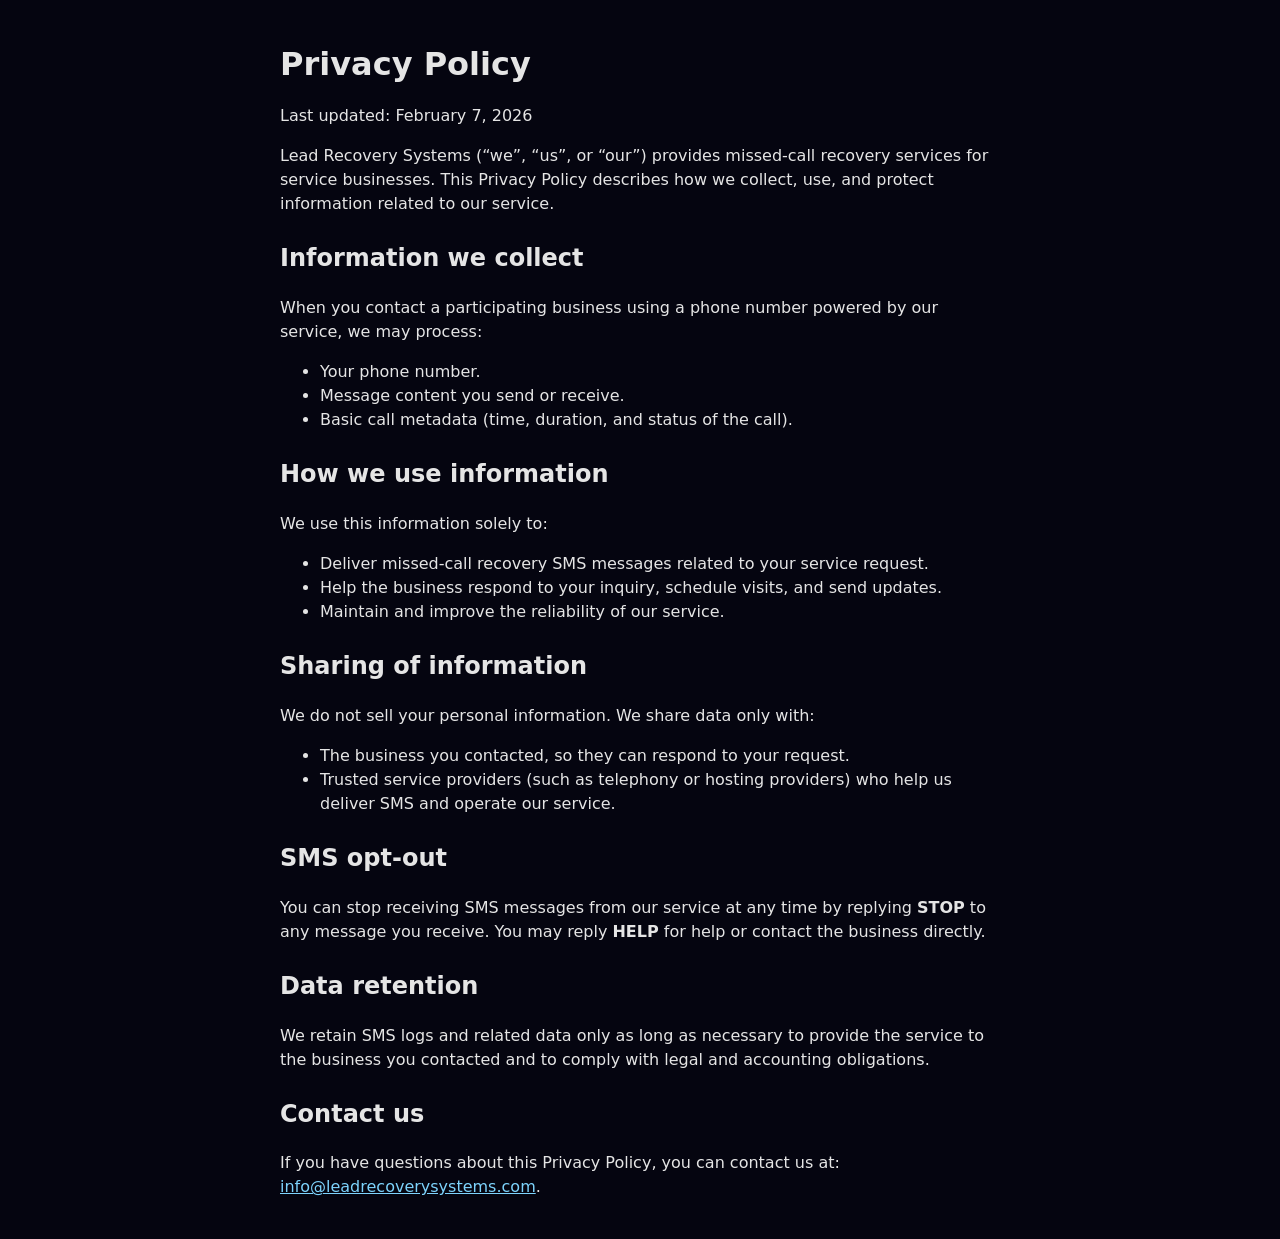
==== privacy-policy.html @ b1706a6c "Create privacy-policy.html" ====
<!doctype html>
<html lang="en">
<head>
  <meta charset="utf-8" />
  <title>Privacy Policy - Lead Recovery Systems</title>
  <meta name="viewport" content="width=device-width, initial-scale=1" />
  <style>
    body { font-family: system-ui, -apple-system, BlinkMacSystemFont, "Segoe UI", sans-serif; max-width: 720px; margin: 40px auto; padding: 0 16px; line-height: 1.5; color: #e5e5e5; background: #050510; }
    h1 { font-size: 2rem; margin-bottom: 0.5rem; }
    h2 { margin-top: 1.5rem; }
    a { color: #7dd3fc; }
  </style>
</head>
<body>
  <h1>Privacy Policy</h1>
  <p>Last updated: February 7, 2026</p>

  <p>
    Lead Recovery Systems (“we”, “us”, or “our”) provides missed‑call recovery
    services for service businesses. This Privacy Policy describes how we
    collect, use, and protect information related to our service.
  </p>

  <h2>Information we collect</h2>
  <p>When you contact a participating business using a phone number powered by our service, we may process:</p>
  <ul>
    <li>Your phone number.</li>
    <li>Message content you send or receive.</li>
    <li>Basic call metadata (time, duration, and status of the call).</li>
  </ul>

  <h2>How we use information</h2>
  <p>We use this information solely to:</p>
  <ul>
    <li>Deliver missed‑call recovery SMS messages related to your service request.</li>
    <li>Help the business respond to your inquiry, schedule visits, and send updates.</li>
    <li>Maintain and improve the reliability of our service.</li>
  </ul>

  <h2>Sharing of information</h2>
  <p>
    We do not sell your personal information. We share data only with:
  </p>
  <ul>
    <li>The business you contacted, so they can respond to your request.</li>
    <li>Trusted service providers (such as telephony or hosting providers) who help us deliver SMS and operate our service.</li>
  </ul>

  <h2>SMS opt‑out</h2>
  <p>
    You can stop receiving SMS messages from our service at any time by
    replying <strong>STOP</strong> to any message you receive. You may reply
    <strong>HELP</strong> for help or contact the business directly.
  </p>

  <h2>Data retention</h2>
  <p>
    We retain SMS logs and related data only as long as necessary to provide
    the service to the business you contacted and to comply with legal and
    accounting obligations.
  </p>

  <h2>Contact us</h2>
  <p>
    If you have questions about this Privacy Policy, you can contact us at:
    <a href="mailto:info@leadrecoverysystems.com">info@leadrecoverysystems.com</a>.
  </p>
</body>
</html>
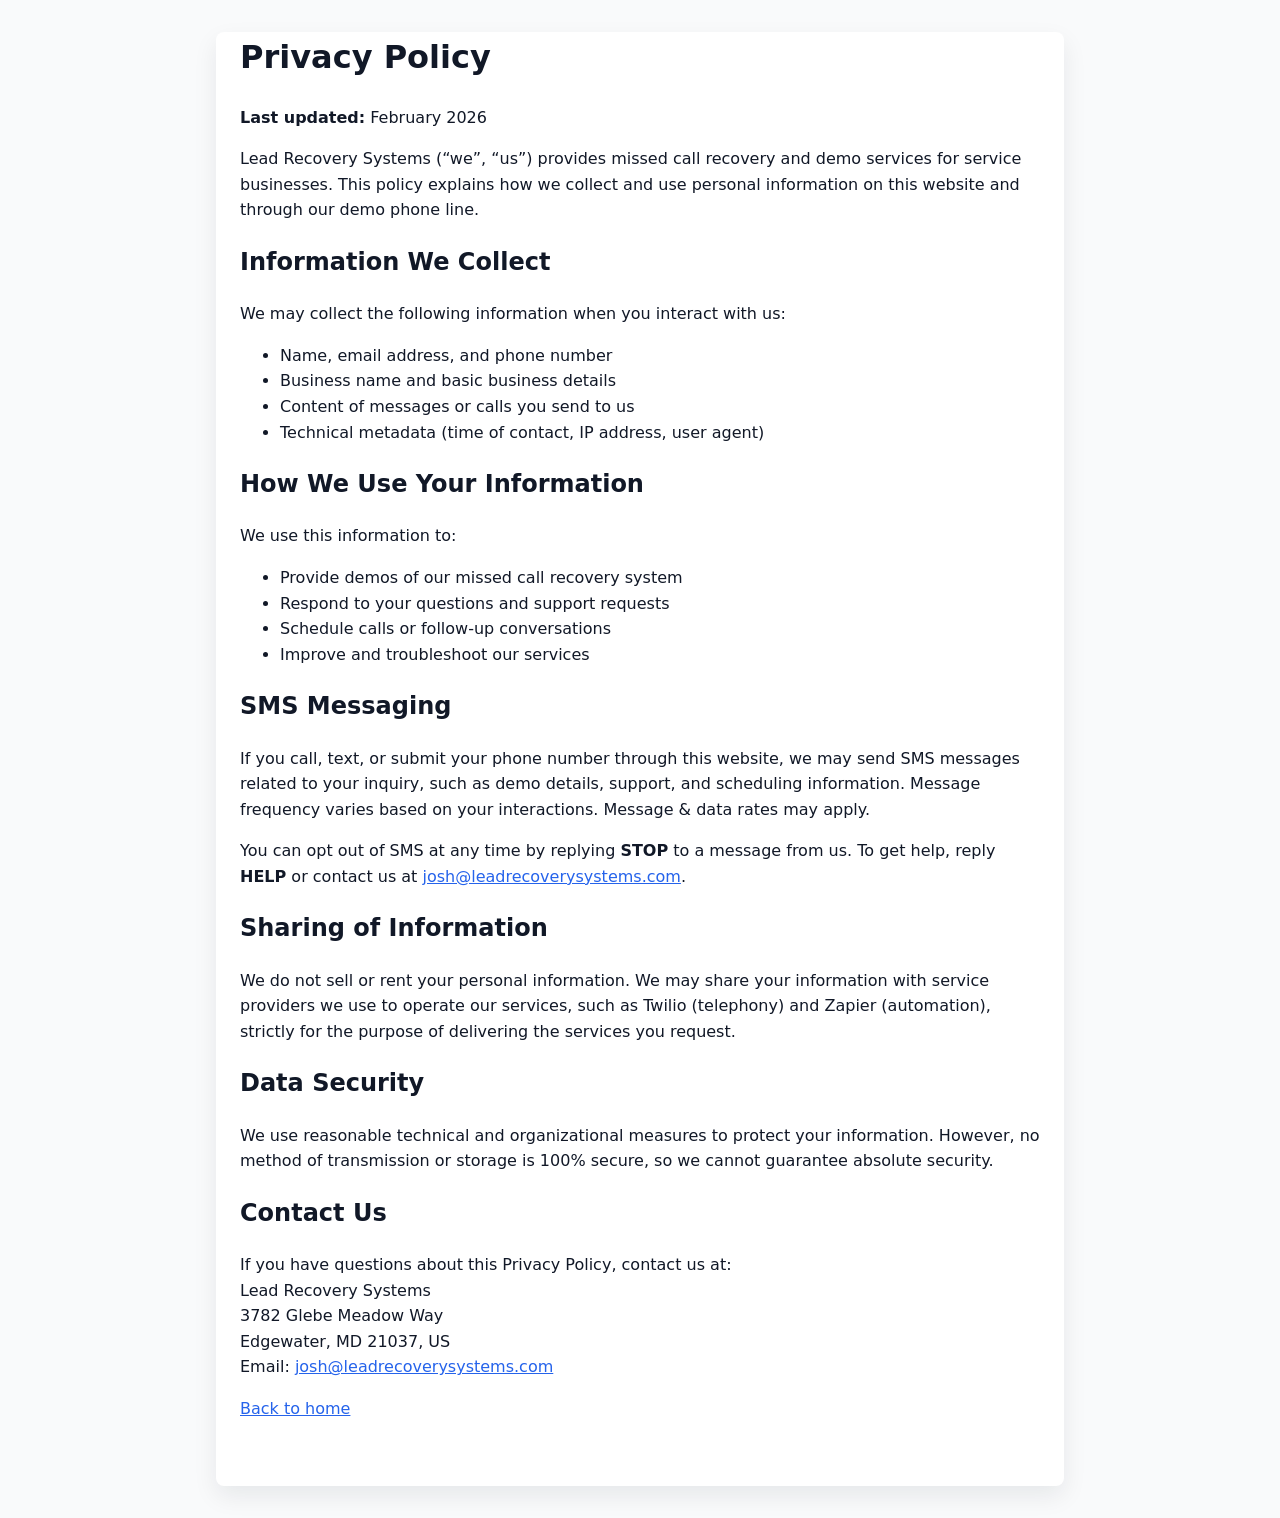
==== commit b94866f2: "Update privacy-policy.html" ====
--- a/privacy-policy.html
+++ b/privacy-policy.html
@@ -1,69 +1,105 @@
-<!doctype html>
+<!DOCTYPE html>
 <html lang="en">
 <head>
-  <meta charset="utf-8" />
-  <title>Privacy Policy - Lead Recovery Systems</title>
-  <meta name="viewport" content="width=device-width, initial-scale=1" />
+  <meta charset="UTF-8" />
+  <title>Privacy Policy | Lead Recovery Systems</title>
+  <meta name="viewport" content="width=device-width, initial-scale=1.0" />
   <style>
-    body { font-family: system-ui, -apple-system, BlinkMacSystemFont, "Segoe UI", sans-serif; max-width: 720px; margin: 40px auto; padding: 0 16px; line-height: 1.5; color: #e5e5e5; background: #050510; }
-    h1 { font-size: 2rem; margin-bottom: 0.5rem; }
-    h2 { margin-top: 1.5rem; }
-    a { color: #7dd3fc; }
+    body {
+      font-family: system-ui, -apple-system, BlinkMacSystemFont, "Segoe UI", sans-serif;
+      margin: 0;
+      padding: 0;
+      line-height: 1.6;
+      color: #111827;
+      background-color: #f9fafb;
+    }
+    main {
+      max-width: 800px;
+      margin: 2rem auto;
+      padding: 0 1.5rem 3rem;
+      background: #ffffff;
+      border-radius: 0.5rem;
+      box-shadow: 0 10px 25px rgba(15, 23, 42, 0.08);
+    }
+    h1 {
+      margin-top: 1.5rem;
+    }
+    a {
+      color: #2563eb;
+    }
   </style>
 </head>
 <body>
-  <h1>Privacy Policy</h1>
-  <p>Last updated: February 7, 2026</p>
+  <main>
+    <h1>Privacy Policy</h1>
+    <p><strong>Last updated:</strong> February 2026</p>
 
-  <p>
-    Lead Recovery Systems (“we”, “us”, or “our”) provides missed‑call recovery
-    services for service businesses. This Privacy Policy describes how we
-    collect, use, and protect information related to our service.
-  </p>
+    <p>
+      Lead Recovery Systems (“we”, “us”) provides missed call recovery and demo
+      services for service businesses. This policy explains how we collect and
+      use personal information on this website and through our demo phone line.
+    </p>
 
-  <h2>Information we collect</h2>
-  <p>When you contact a participating business using a phone number powered by our service, we may process:</p>
-  <ul>
-    <li>Your phone number.</li>
-    <li>Message content you send or receive.</li>
-    <li>Basic call metadata (time, duration, and status of the call).</li>
-  </ul>
+    <h2>Information We Collect</h2>
+    <p>We may collect the following information when you interact with us:</p>
+    <ul>
+      <li>Name, email address, and phone number</li>
+      <li>Business name and basic business details</li>
+      <li>Content of messages or calls you send to us</li>
+      <li>Technical metadata (time of contact, IP address, user agent)</li>
+    </ul>
 
-  <h2>How we use information</h2>
-  <p>We use this information solely to:</p>
-  <ul>
-    <li>Deliver missed‑call recovery SMS messages related to your service request.</li>
-    <li>Help the business respond to your inquiry, schedule visits, and send updates.</li>
-    <li>Maintain and improve the reliability of our service.</li>
-  </ul>
+    <h2>How We Use Your Information</h2>
+    <p>We use this information to:</p>
+    <ul>
+      <li>Provide demos of our missed call recovery system</li>
+      <li>Respond to your questions and support requests</li>
+      <li>Schedule calls or follow‑up conversations</li>
+      <li>Improve and troubleshoot our services</li>
+    </ul>
 
-  <h2>Sharing of information</h2>
-  <p>
-    We do not sell your personal information. We share data only with:
-  </p>
-  <ul>
-    <li>The business you contacted, so they can respond to your request.</li>
-    <li>Trusted service providers (such as telephony or hosting providers) who help us deliver SMS and operate our service.</li>
-  </ul>
+    <h2>SMS Messaging</h2>
+    <p>
+      If you call, text, or submit your phone number through this website, we
+      may send SMS messages related to your inquiry, such as demo details,
+      support, and scheduling information. Message frequency varies based on
+      your interactions. Message &amp; data rates may apply.
+    </p>
+    <p>
+      You can opt out of SMS at any time by replying <strong>STOP</strong> to a
+      message from us. To get help, reply <strong>HELP</strong> or contact us
+      at
+      <a href="mailto:josh@leadrecoverysystems.com">josh@leadrecoverysystems.com</a>.
+    </p>
 
-  <h2>SMS opt‑out</h2>
-  <p>
-    You can stop receiving SMS messages from our service at any time by
-    replying <strong>STOP</strong> to any message you receive. You may reply
-    <strong>HELP</strong> for help or contact the business directly.
-  </p>
+    <h2>Sharing of Information</h2>
+    <p>
+      We do not sell or rent your personal information. We may share your
+      information with service providers we use to operate our services, such as
+      Twilio (telephony) and Zapier (automation), strictly for the purpose of
+      delivering the services you request.
+    </p>
 
-  <h2>Data retention</h2>
-  <p>
-    We retain SMS logs and related data only as long as necessary to provide
-    the service to the business you contacted and to comply with legal and
-    accounting obligations.
-  </p>
+    <h2>Data Security</h2>
+    <p>
+      We use reasonable technical and organizational measures to protect your
+      information. However, no method of transmission or storage is 100% secure,
+      so we cannot guarantee absolute security.
+    </p>
 
-  <h2>Contact us</h2>
-  <p>
-    If you have questions about this Privacy Policy, you can contact us at:
-    <a href="mailto:info@leadrecoverysystems.com">info@leadrecoverysystems.com</a>.
-  </p>
+    <h2>Contact Us</h2>
+    <p>
+      If you have questions about this Privacy Policy, contact us at:
+      <br />
+      Lead Recovery Systems<br />
+      3782 Glebe Meadow Way<br />
+      Edgewater, MD 21037, US<br />
+      Email:
+      <a href="mailto:josh@leadrecoverysystems.com">josh@leadrecoverysystems.com</a>
+    </p>
+
+    <p><a href="/index.html">Back to home</a></p>
+  </main>
 </body>
 </html>
+
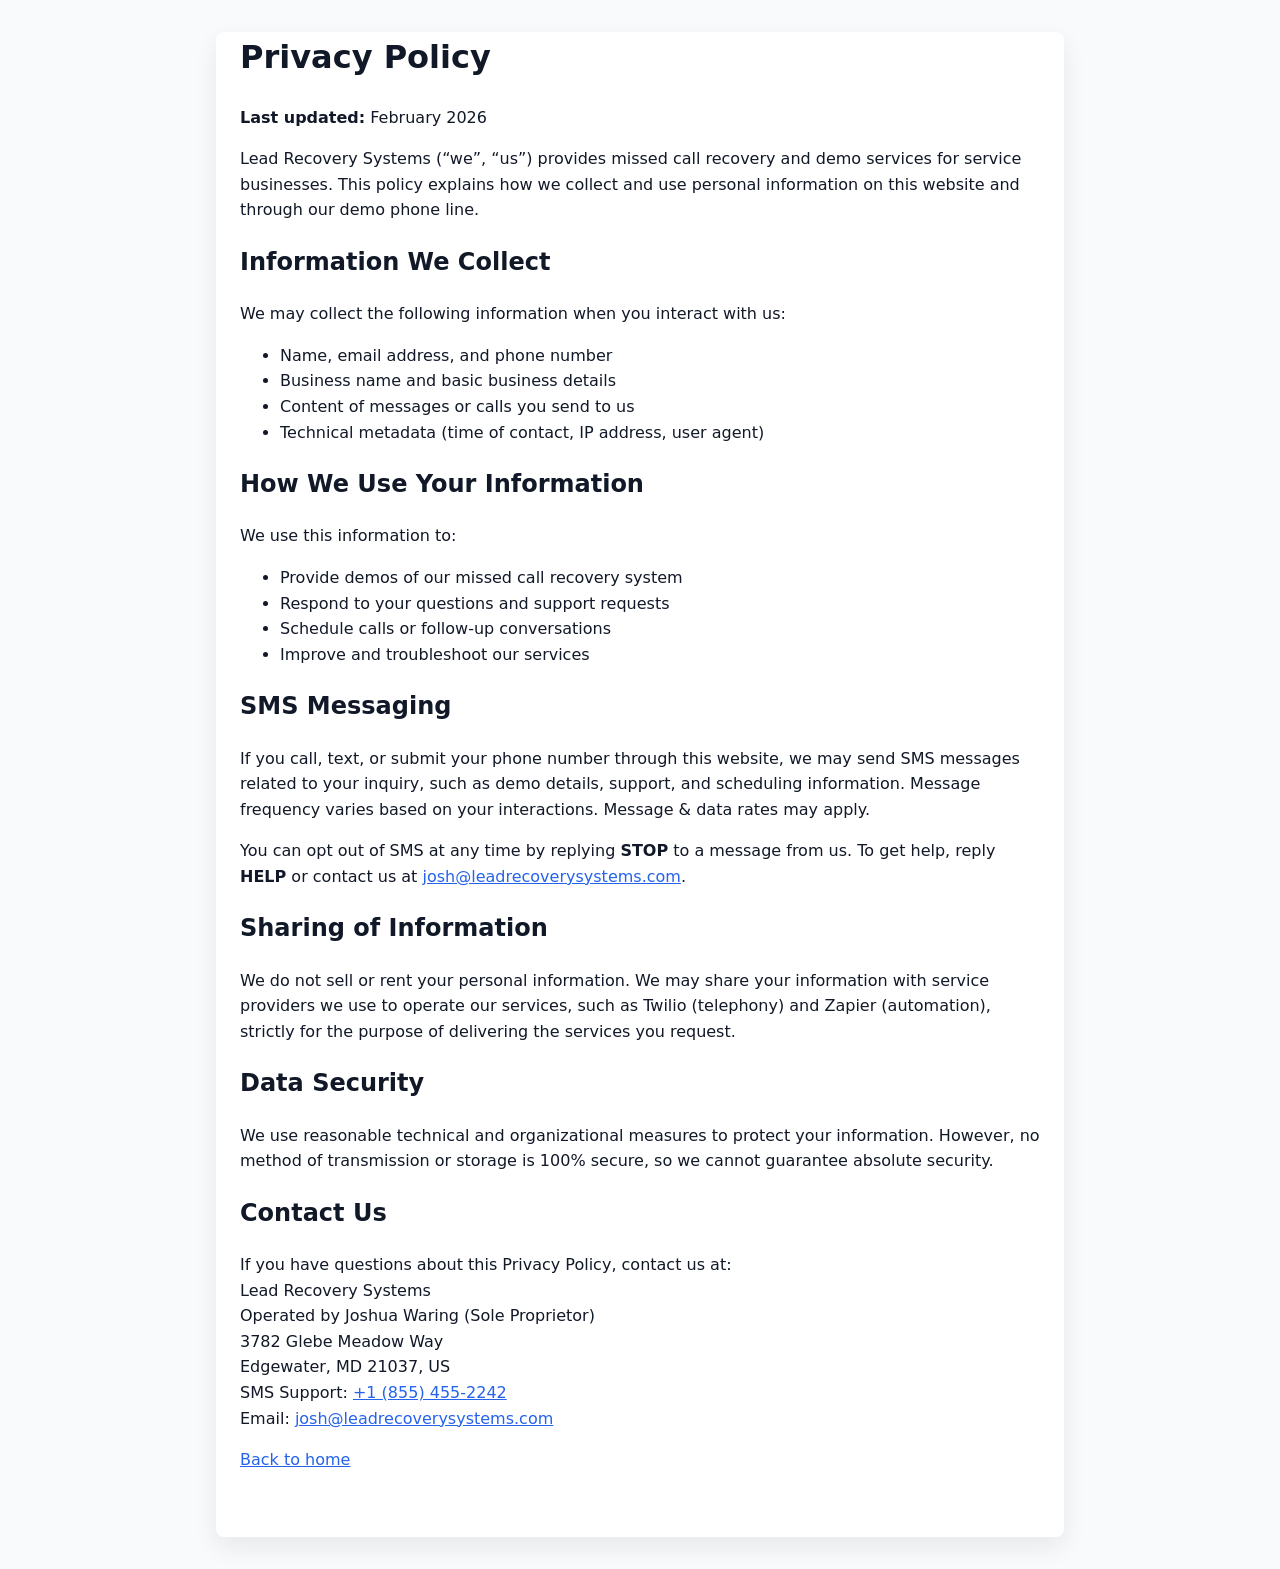
==== commit 024d2cf0: "Update privacy-policy.html" ====
--- a/privacy-policy.html
+++ b/privacy-policy.html
@@ -87,18 +87,22 @@
       so we cannot guarantee absolute security.
     </p>
 
-    <h2>Contact Us</h2>
-    <p>
-      If you have questions about this Privacy Policy, contact us at:
-      <br />
-      Lead Recovery Systems<br />
-      3782 Glebe Meadow Way<br />
-      Edgewater, MD 21037, US<br />
-      Email:
-      <a href="mailto:josh@leadrecoverysystems.com">josh@leadrecoverysystems.com</a>
-    </p>
+<h2>Contact Us</h2>
 
-    <p><a href="/index.html">Back to home</a></p>
+<p>
+  If you have questions about this Privacy Policy, contact us at:
+  <br />
+  Lead Recovery Systems<br />
+  Operated by Joshua Waring (Sole Proprietor)<br />
+  3782 Glebe Meadow Way<br />
+  Edgewater, MD 21037, US<br />
+  SMS Support: <a href="tel:+18554552242">+1 (855) 455-2242</a><br />
+  Email:
+  <a href="mailto:josh@leadrecoverysystems.com">josh@leadrecoverysystems.com</a>
+</p>
+
+<p><a href="/index.html">Back to home</a></p>
+
   </main>
 </body>
 </html>
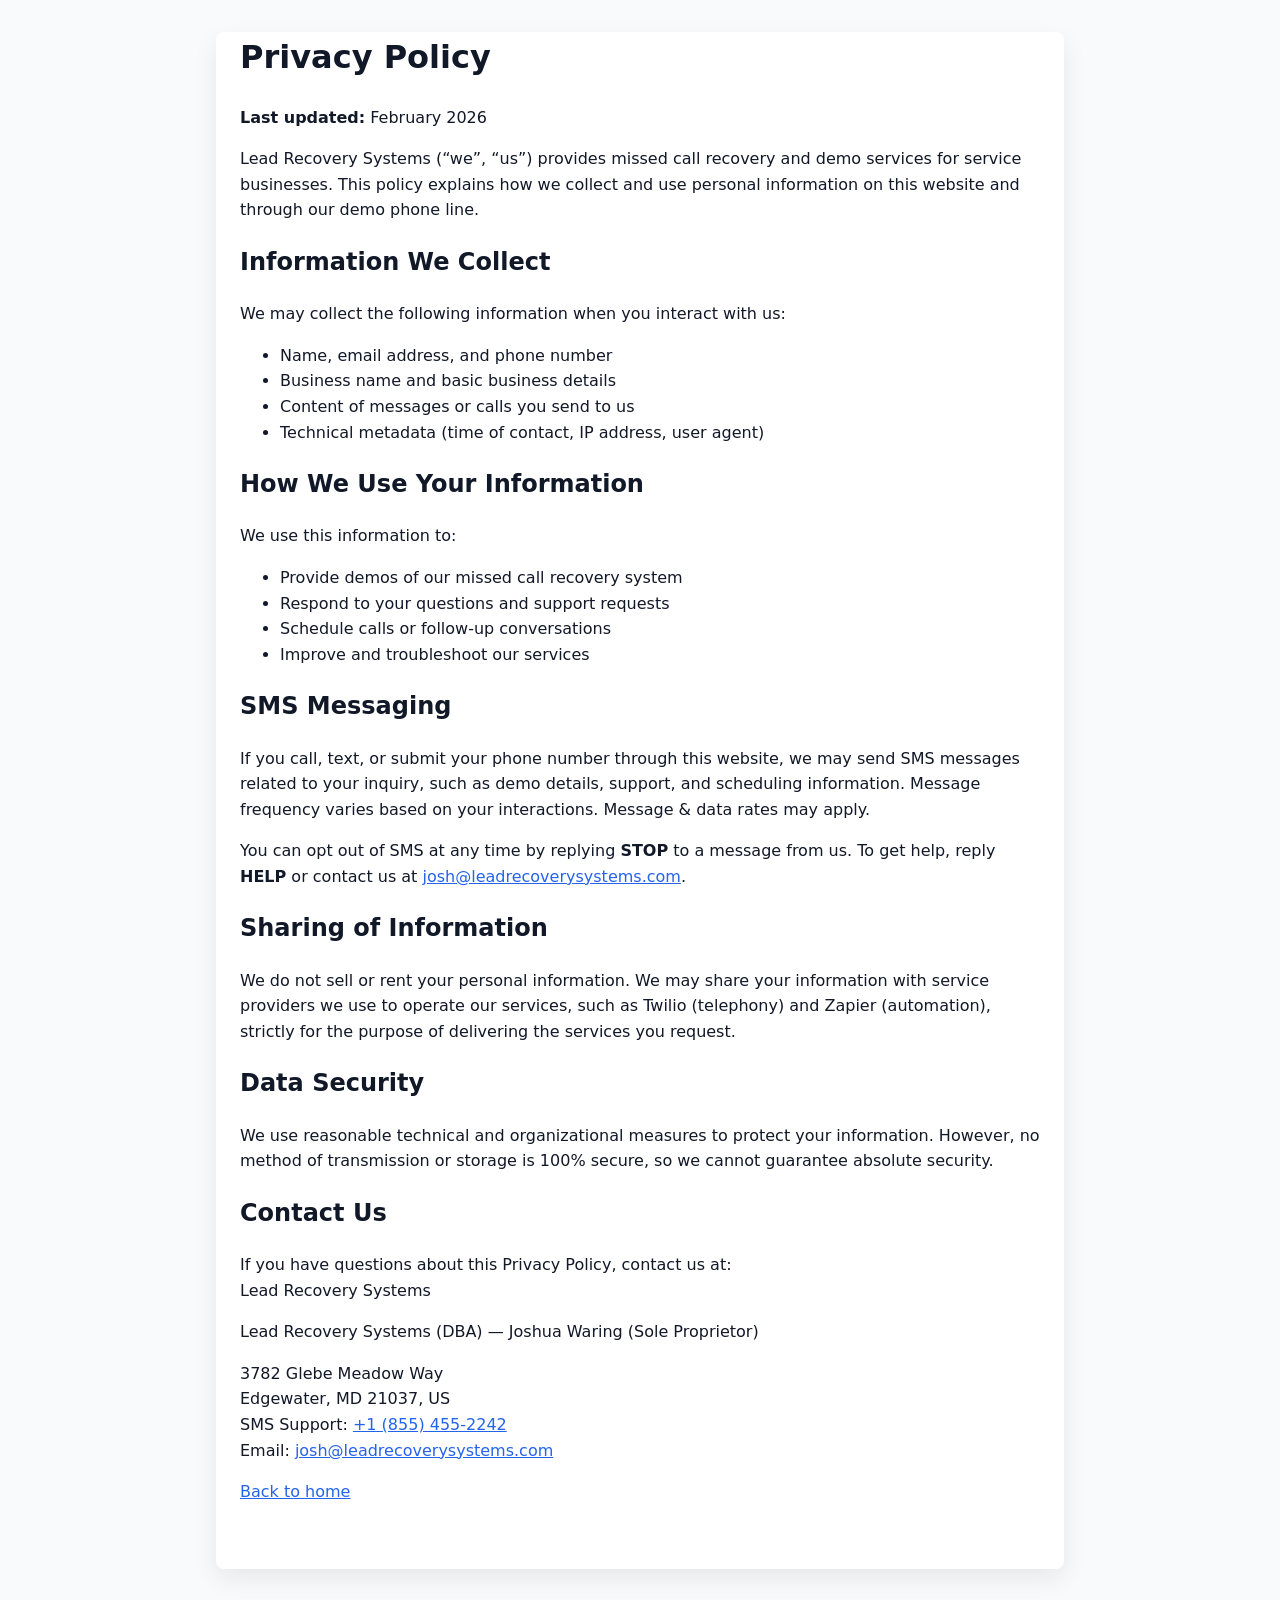
==== commit b365741e: "Update privacy-policy.html" ====
--- a/privacy-policy.html
+++ b/privacy-policy.html
@@ -93,7 +93,7 @@
   If you have questions about this Privacy Policy, contact us at:
   <br />
   Lead Recovery Systems<br />
-  Operated by Joshua Waring (Sole Proprietor)<br />
+  <p>Lead Recovery Systems (DBA) — Joshua Waring (Sole Proprietor)</p>
   3782 Glebe Meadow Way<br />
   Edgewater, MD 21037, US<br />
   SMS Support: <a href="tel:+18554552242">+1 (855) 455-2242</a><br />
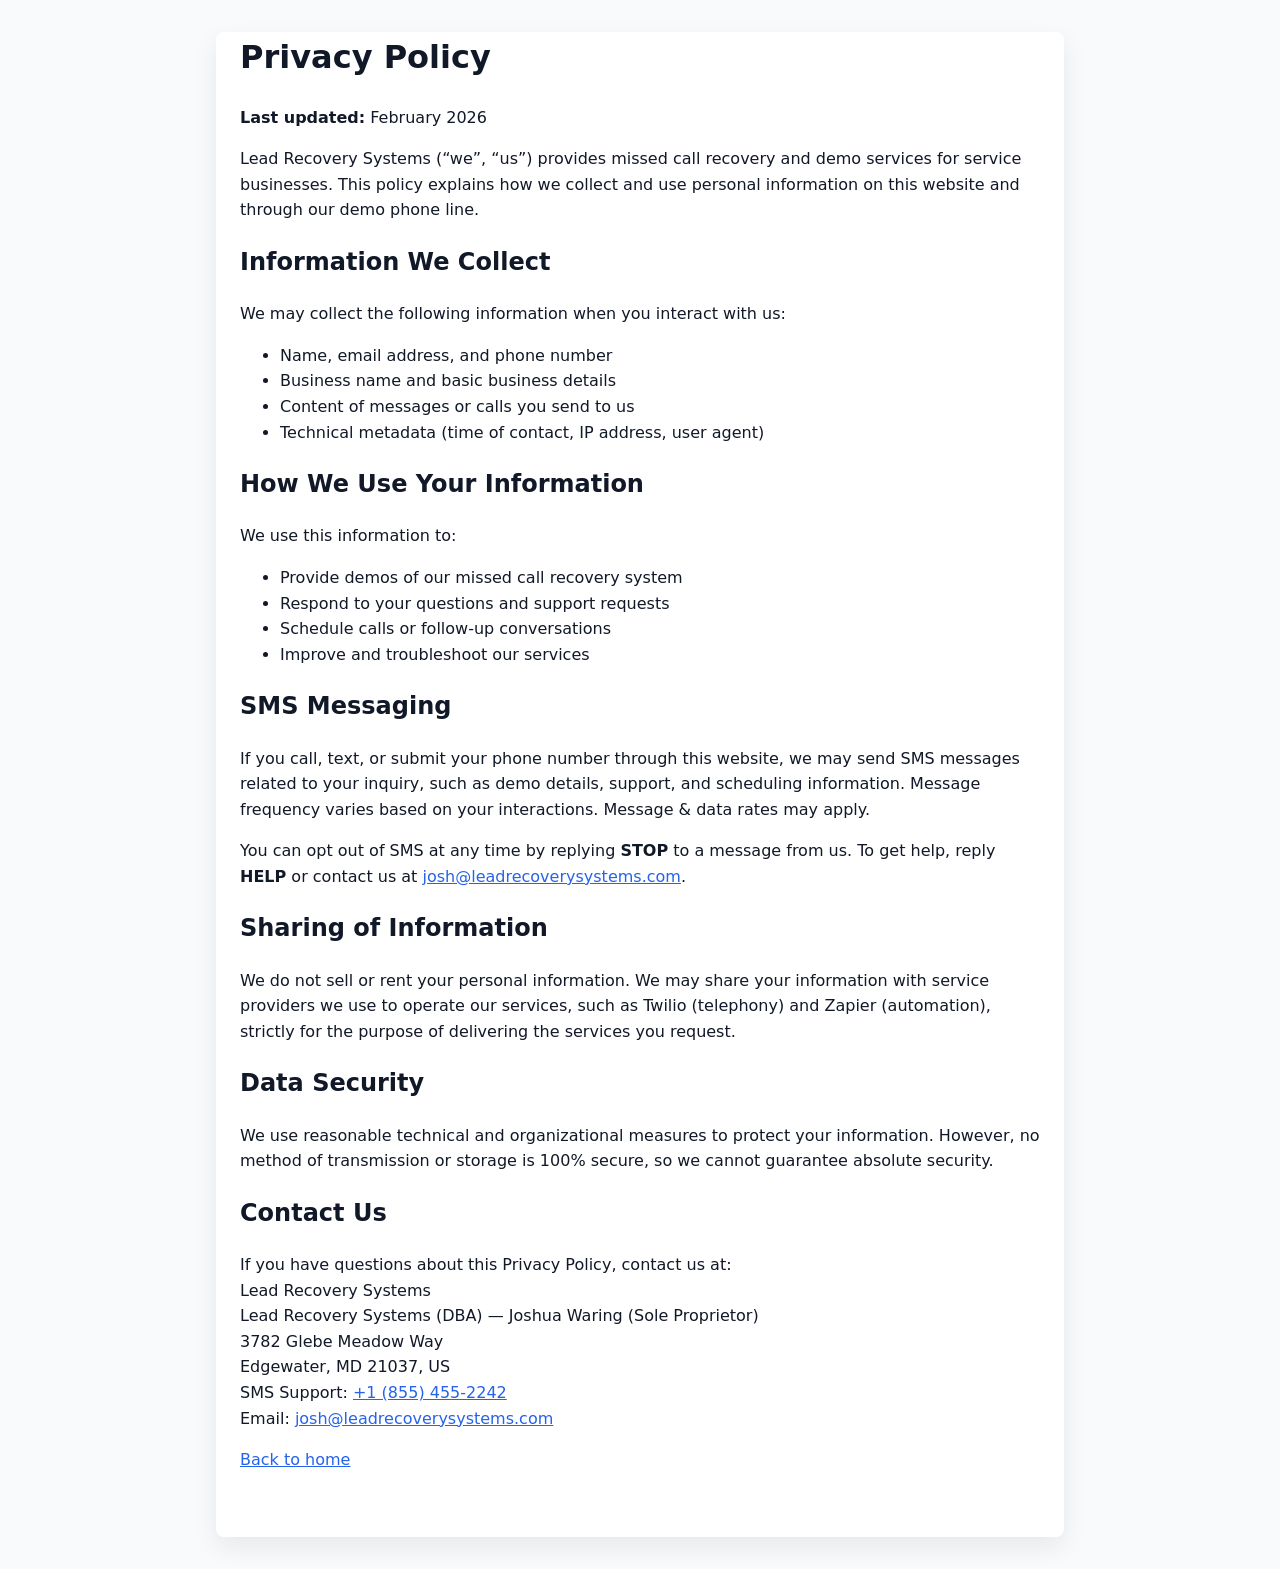
==== commit d02fd0dd: "Update privacy-policy.html" ====
--- a/privacy-policy.html
+++ b/privacy-policy.html
@@ -93,7 +93,7 @@
   If you have questions about this Privacy Policy, contact us at:
   <br />
   Lead Recovery Systems<br />
-  <p>Lead Recovery Systems (DBA) — Joshua Waring (Sole Proprietor)</p>
+  Lead Recovery Systems (DBA) — Joshua Waring (Sole Proprietor)<br />
   3782 Glebe Meadow Way<br />
   Edgewater, MD 21037, US<br />
   SMS Support: <a href="tel:+18554552242">+1 (855) 455-2242</a><br />
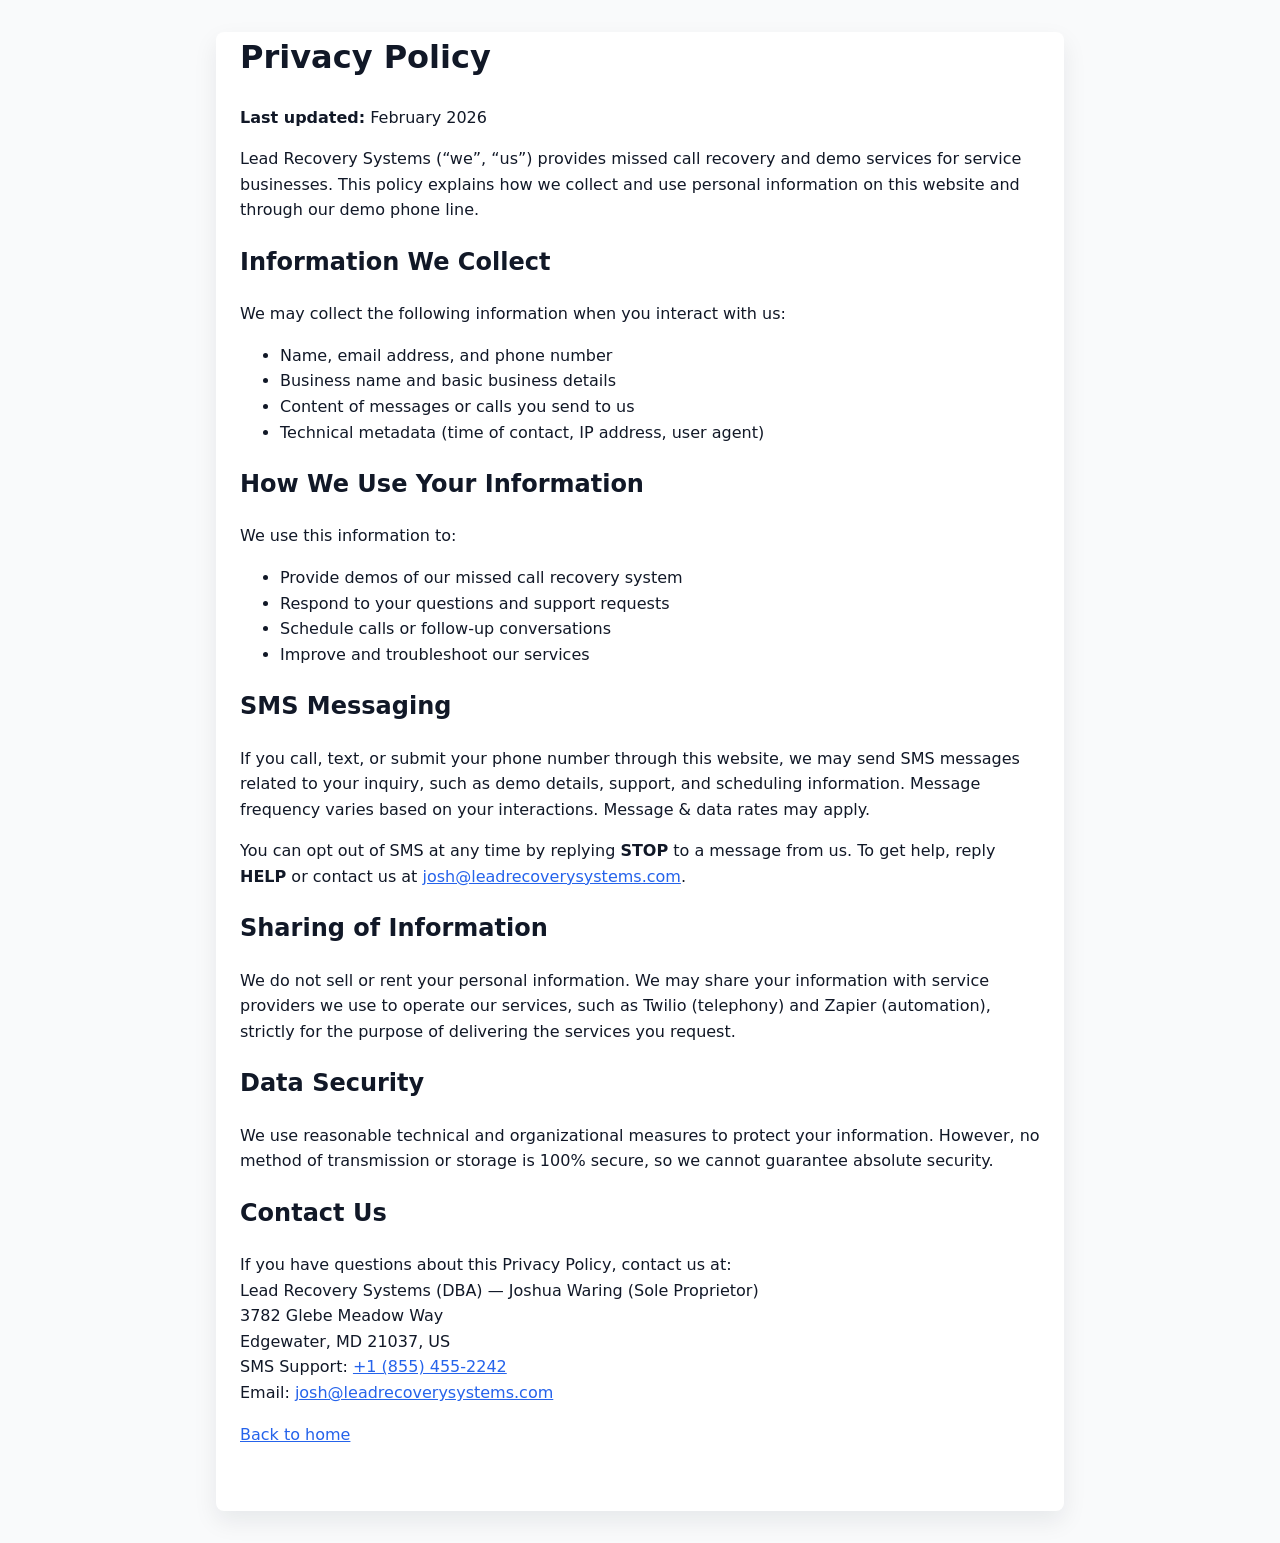
==== commit 2c8348a2: "Update privacy-policy.html" ====
--- a/privacy-policy.html
+++ b/privacy-policy.html
@@ -92,7 +92,7 @@
 <p>
   If you have questions about this Privacy Policy, contact us at:
   <br />
-  Lead Recovery Systems<br />
+  
   Lead Recovery Systems (DBA) — Joshua Waring (Sole Proprietor)<br />
   3782 Glebe Meadow Way<br />
   Edgewater, MD 21037, US<br />
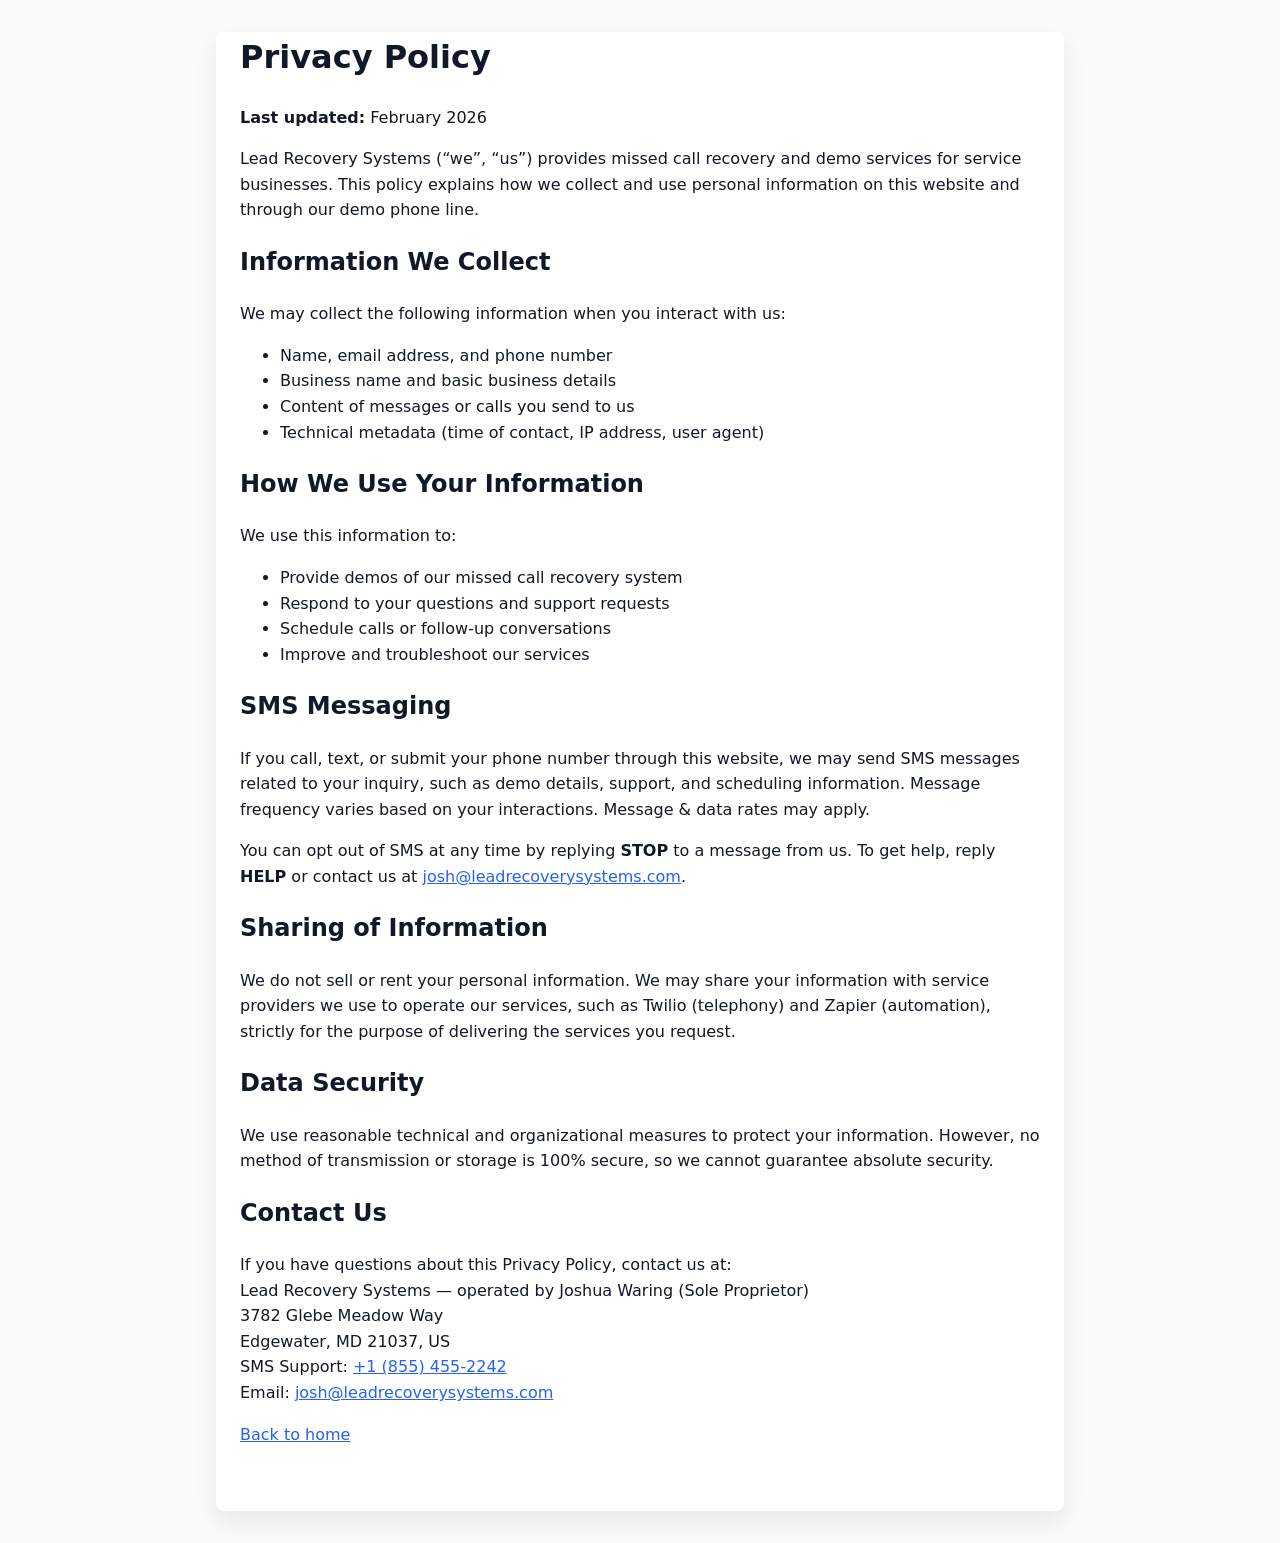
==== commit 6b54b9a5: "Update privacy-policy.html" ====
--- a/privacy-policy.html
+++ b/privacy-policy.html
@@ -93,7 +93,7 @@
   If you have questions about this Privacy Policy, contact us at:
   <br />
   
-  Lead Recovery Systems (DBA) — Joshua Waring (Sole Proprietor)<br />
+  Lead Recovery Systems — operated by Joshua Waring (Sole Proprietor)<br />
   3782 Glebe Meadow Way<br />
   Edgewater, MD 21037, US<br />
   SMS Support: <a href="tel:+18554552242">+1 (855) 455-2242</a><br />
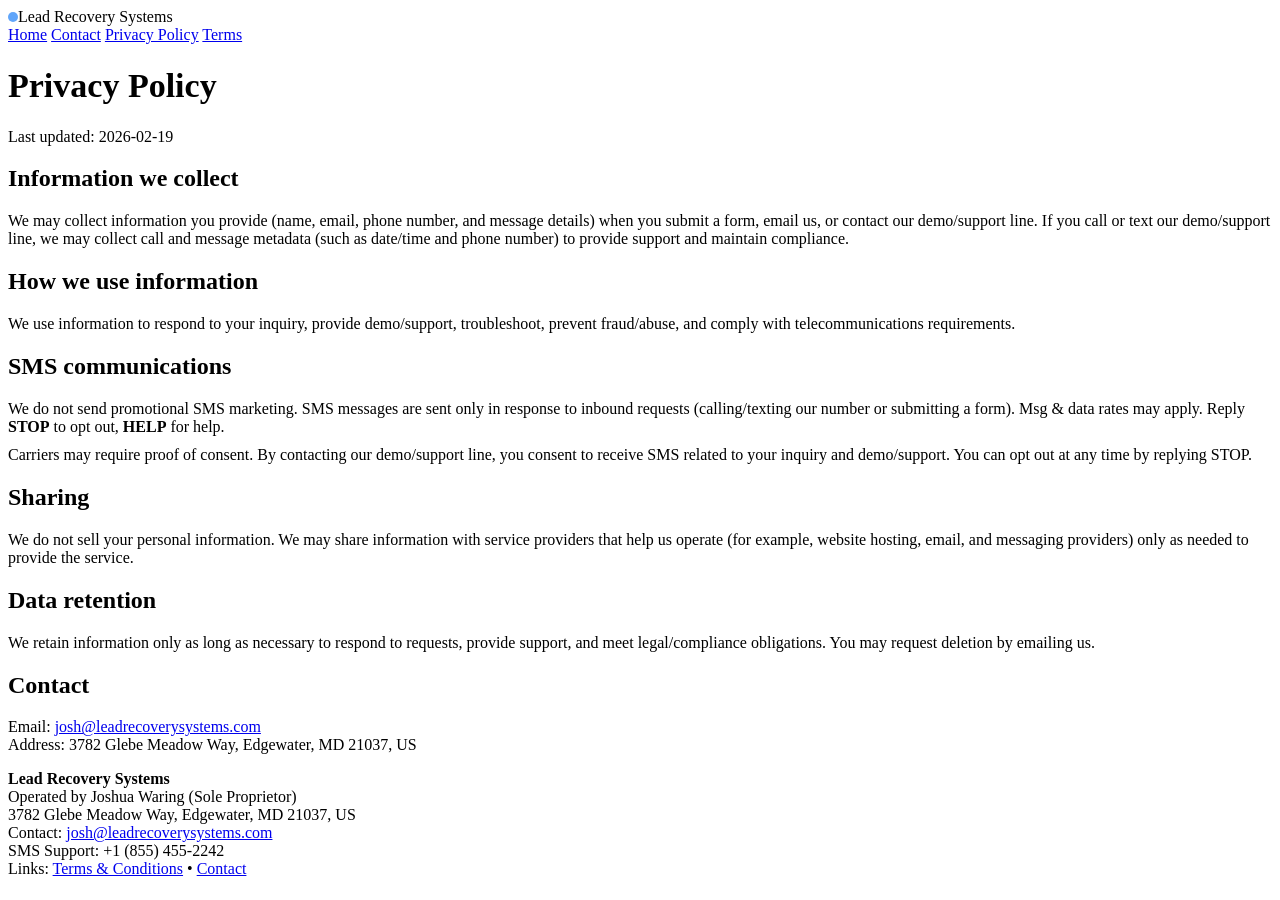
==== commit 439368d2: "Update privacy-policy.html" ====
--- a/privacy-policy.html
+++ b/privacy-policy.html
@@ -1,109 +1,95 @@
-<!DOCTYPE html>
+<!doctype html>
 <html lang="en">
 <head>
-  <meta charset="UTF-8" />
-  <title>Privacy Policy | Lead Recovery Systems</title>
-  <meta name="viewport" content="width=device-width, initial-scale=1.0" />
-  <style>
-    body {
-      font-family: system-ui, -apple-system, BlinkMacSystemFont, "Segoe UI", sans-serif;
-      margin: 0;
-      padding: 0;
-      line-height: 1.6;
-      color: #111827;
-      background-color: #f9fafb;
-    }
-    main {
-      max-width: 800px;
-      margin: 2rem auto;
-      padding: 0 1.5rem 3rem;
-      background: #ffffff;
-      border-radius: 0.5rem;
-      box-shadow: 0 10px 25px rgba(15, 23, 42, 0.08);
-    }
-    h1 {
-      margin-top: 1.5rem;
-    }
-    a {
-      color: #2563eb;
-    }
-  </style>
+  <meta charset="utf-8"/>
+  <meta name="viewport" content="width=device-width,initial-scale=1"/>
+  <title>Privacy Policy — Lead Recovery Systems</title>
+  <link rel="stylesheet" href="styles.css"/>
 </head>
 <body>
-  <main>
-    <h1>Privacy Policy</h1>
-    <p><strong>Last updated:</strong> February 2026</p>
+  <div class="container">
+    <div class="nav">
+      <div class="brand"><span style="display:inline-block;width:10px;height:10px;border-radius:999px;background:#60a5fa"></span>Lead Recovery Systems</div>
+      <div class="navlinks">
+        <a href="index.html">Home</a>
+        <a href="contact.html">Contact</a>
+        <a href="privacy-policy.html">Privacy Policy</a>
+        <a href="terms-and-conditions.html">Terms</a>
+      </div>
+    </div>
 
-    <p>
-      Lead Recovery Systems (“we”, “us”) provides missed call recovery and demo
-      services for service businesses. This policy explains how we collect and
-      use personal information on this website and through our demo phone line.
-    </p>
+    <div class="hero">
+      <h1 style="font-size:34px">Privacy Policy</h1>
+      <p class="small">Last updated: 2026-02-19</p>
 
-    <h2>Information We Collect</h2>
-    <p>We may collect the following information when you interact with us:</p>
-    <ul>
-      <li>Name, email address, and phone number</li>
-      <li>Business name and basic business details</li>
-      <li>Content of messages or calls you send to us</li>
-      <li>Technical metadata (time of contact, IP address, user agent)</li>
-    </ul>
+      <div class="section">
+        <h2>Information we collect</h2>
+        <p class="small">
+          We may collect information you provide (name, email, phone number, and message details) when you submit a form,
+          email us, or contact our demo/support line. If you call or text our demo/support line, we may collect call and
+          message metadata (such as date/time and phone number) to provide support and maintain compliance.
+        </p>
+      </div>
 
-    <h2>How We Use Your Information</h2>
-    <p>We use this information to:</p>
-    <ul>
-      <li>Provide demos of our missed call recovery system</li>
-      <li>Respond to your questions and support requests</li>
-      <li>Schedule calls or follow‑up conversations</li>
-      <li>Improve and troubleshoot our services</li>
-    </ul>
+      <div class="section">
+        <h2>How we use information</h2>
+        <p class="small">
+          We use information to respond to your inquiry, provide demo/support, troubleshoot, prevent fraud/abuse,
+          and comply with telecommunications requirements.
+        </p>
+      </div>
 
-    <h2>SMS Messaging</h2>
-    <p>
-      If you call, text, or submit your phone number through this website, we
-      may send SMS messages related to your inquiry, such as demo details,
-      support, and scheduling information. Message frequency varies based on
-      your interactions. Message &amp; data rates may apply.
-    </p>
-    <p>
-      You can opt out of SMS at any time by replying <strong>STOP</strong> to a
-      message from us. To get help, reply <strong>HELP</strong> or contact us
-      at
-      <a href="mailto:josh@leadrecoverysystems.com">josh@leadrecoverysystems.com</a>.
-    </p>
+      <div class="section">
+        <h2>SMS communications</h2>
+        <div class="notice">
+          We do not send promotional SMS marketing. SMS messages are sent only in response to inbound requests
+          (calling/texting our number or submitting a form). Msg & data rates may apply. Reply <strong>STOP</strong> to opt out,
+          <strong>HELP</strong> for help.
+        </div>
+        <p class="small" style="margin-top:10px">
+          Carriers may require proof of consent. By contacting our demo/support line, you consent to receive SMS related to
+          your inquiry and demo/support. You can opt out at any time by replying STOP.
+        </p>
+      </div>
 
-    <h2>Sharing of Information</h2>
-    <p>
-      We do not sell or rent your personal information. We may share your
-      information with service providers we use to operate our services, such as
-      Twilio (telephony) and Zapier (automation), strictly for the purpose of
-      delivering the services you request.
-    </p>
+      <div class="section">
+        <h2>Sharing</h2>
+        <p class="small">
+          We do not sell your personal information. We may share information with service providers that help us operate
+          (for example, website hosting, email, and messaging providers) only as needed to provide the service.
+        </p>
+      </div>
 
-    <h2>Data Security</h2>
-    <p>
-      We use reasonable technical and organizational measures to protect your
-      information. However, no method of transmission or storage is 100% secure,
-      so we cannot guarantee absolute security.
-    </p>
+      <div class="section">
+        <h2>Data retention</h2>
+        <p class="small">
+          We retain information only as long as necessary to respond to requests, provide support, and meet legal/compliance
+          obligations. You may request deletion by emailing us.
+        </p>
+      </div>
 
-<h2>Contact Us</h2>
+      <div class="section">
+        <h2>Contact</h2>
+        <p class="small">
+          Email: <a href="mailto:josh@leadrecoverysystems.com">josh@leadrecoverysystems.com</a><br/>
+          Address: 3782 Glebe Meadow Way, Edgewater, MD 21037, US
+        </p>
+      </div>
 
-<p>
-  If you have questions about this Privacy Policy, contact us at:
-  <br />
-  
-  Lead Recovery Systems — operated by Joshua Waring (Sole Proprietor)<br />
-  3782 Glebe Meadow Way<br />
-  Edgewater, MD 21037, US<br />
-  SMS Support: <a href="tel:+18554552242">+1 (855) 455-2242</a><br />
-  Email:
-  <a href="mailto:josh@leadrecoverysystems.com">josh@leadrecoverysystems.com</a>
-</p>
+      <div class="footer">
+        <div>
+          <strong>Lead Recovery Systems</strong><br/>
+          Operated by Joshua Waring (Sole Proprietor)<br/>
+          3782 Glebe Meadow Way, Edgewater, MD 21037, US<br/>
+          Contact: <a href="mailto:josh@leadrecoverysystems.com">josh@leadrecoverysystems.com</a><br/>
+          SMS Support: +1 (855) 455-2242
+        </div>
+        <div class="small">
+          Links: <a href="terms-and-conditions.html">Terms & Conditions</a> • <a href="contact.html">Contact</a>
+        </div>
+      </div>
 
-<p><a href="/index.html">Back to home</a></p>
-
-  </main>
+    </div>
+  </div>
 </body>
 </html>
-
